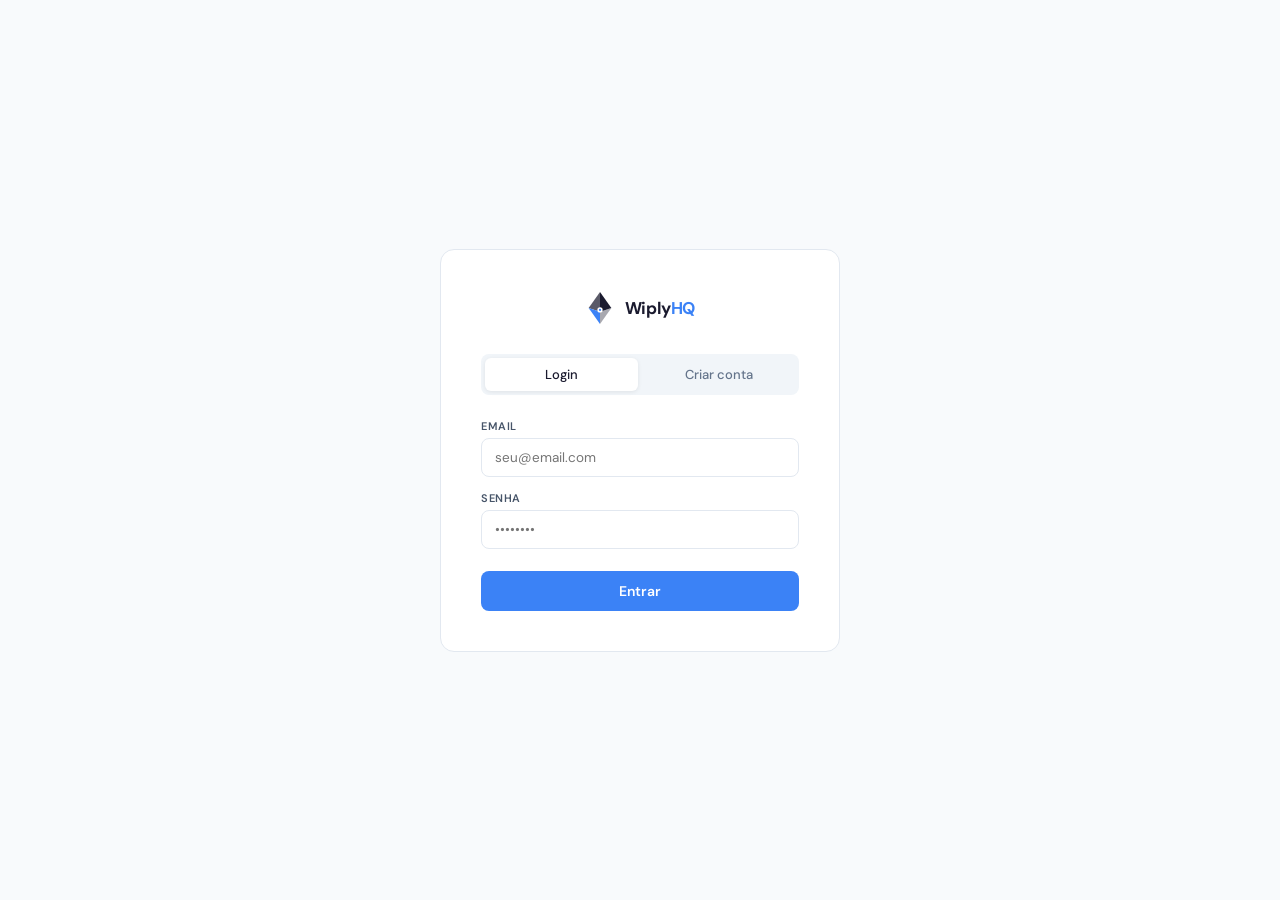
==== index.html @ f472d8da "primeiro commit frontend WiplyHQ" ====
<!DOCTYPE html>
<html lang="en">
<head>
  <meta charset="UTF-8">
  <meta name="viewport" content="width=device-width, initial-scale=1.0">
  <title>WiplyHQ</title>
  <link rel="stylesheet" href="style.css">
</head>
<body>

<!-- ═══════════ SIDEBAR ═══════════ -->
<aside class="sidebar">
  <div class="sidebar-logo">
    <svg width="30" height="36" viewBox="0 0 30 38" fill="none">
      <path d="M15 2 L27 19 L15 23 L15 2Z" fill="#1A1A2E"/>
      <path d="M27 19 L15 36 L15 23 Z" fill="#1A1A2E" opacity="0.38"/>
      <path d="M3 19 L15 2 L15 23 Z" fill="#1A1A2E" opacity="0.72"/>
      <path d="M15 36 L3 19 L15 23 Z" fill="#3B82F6"/>
      <circle cx="15" cy="21" r="2.8" fill="white"/>
      <circle cx="15" cy="21" r="1.2" fill="#3B82F6"/>
    </svg>
    <span class="logo-wordmark">Wiply<span>HQ</span></span>
  </div>

  <nav class="sidebar-nav">
    <button class="nav-item active" id="nav-dashboard" onclick="showPage('dashboard')">
      <svg viewBox="0 0 24 24" fill="none" stroke="currentColor" stroke-width="2" stroke-linecap="round" stroke-linejoin="round">
        <rect x="3" y="3" width="7" height="7" rx="1"/><rect x="14" y="3" width="7" height="7" rx="1"/>
        <rect x="3" y="14" width="7" height="7" rx="1"/><rect x="14" y="14" width="7" height="7" rx="1"/>
      </svg>
      Dashboard
    </button>
    <button class="nav-item" id="nav-clients" onclick="showPage('clients')">
      <svg viewBox="0 0 24 24" fill="none" stroke="currentColor" stroke-width="2" stroke-linecap="round" stroke-linejoin="round">
        <path d="M17 21v-2a4 4 0 0 0-4-4H5a4 4 0 0 0-4 4v2"/><circle cx="9" cy="7" r="4"/>
        <path d="M23 21v-2a4 4 0 0 0-3-3.87"/><path d="M16 3.13a4 4 0 0 1 0 7.75"/>
      </svg>
      Clients
    </button>
    <button class="nav-item" id="nav-schedule" onclick="showPage('schedule')">
      <svg viewBox="0 0 24 24" fill="none" stroke="currentColor" stroke-width="2" stroke-linecap="round" stroke-linejoin="round">
        <rect x="3" y="4" width="18" height="18" rx="2"/><line x1="16" y1="2" x2="16" y2="6"/>
        <line x1="8" y1="2" x2="8" y2="6"/><line x1="3" y1="10" x2="21" y2="10"/>
      </svg>
      Schedule
    </button>
    <button class="nav-item" id="nav-recurring" onclick="showPage('recurring')">
      <svg viewBox="0 0 24 24" fill="none" stroke="currentColor" stroke-width="2" stroke-linecap="round" stroke-linejoin="round">
        <polyline points="23 4 23 10 17 10"/><polyline points="1 20 1 14 7 14"/>
        <path d="M3.51 9a9 9 0 0 1 14.85-3.36L23 10M1 14l4.64 4.36A9 9 0 0 0 20.49 15"/>
      </svg>
      Recurring Cleanings
    </button>
    <button class="nav-item" id="nav-cleaners" onclick="showPage('cleaners')">
      <svg viewBox="0 0 24 24" fill="none" stroke="currentColor" stroke-width="2" stroke-linecap="round" stroke-linejoin="round">
        <path d="M20 21v-2a4 4 0 0 0-4-4H8a4 4 0 0 0-4 4v2"/><circle cx="12" cy="7" r="4"/>
      </svg>
      Cleaners
    </button>
    <button class="nav-item" id="nav-revenue" onclick="showPage('revenue')">
      <svg viewBox="0 0 24 24" fill="none" stroke="currentColor" stroke-width="2" stroke-linecap="round" stroke-linejoin="round">
        <line x1="12" y1="1" x2="12" y2="23"/><path d="M17 5H9.5a3.5 3.5 0 0 0 0 7h5a3.5 3.5 0 0 1 0 7H6"/>
      </svg>
      Revenue
    </button>
    <button class="nav-item" id="nav-notifications" onclick="showPage('notifications')">
      <svg viewBox="0 0 24 24" fill="none" stroke="currentColor" stroke-width="2" stroke-linecap="round" stroke-linejoin="round">
        <path d="M18 8A6 6 0 0 0 6 8c0 7-3 9-3 9h18s-3-2-3-9"/>
        <path d="M13.73 21a2 2 0 0 1-3.46 0"/>
      </svg>
      Notifications
      <span class="nav-badge" id="notif-badge">3</span>
    </button>
    <button class="nav-item" id="nav-settings" onclick="showPage('settings')">
      <svg viewBox="0 0 24 24" fill="none" stroke="currentColor" stroke-width="2" stroke-linecap="round" stroke-linejoin="round">
        <circle cx="12" cy="12" r="3"/>
        <path d="M19.4 15a1.65 1.65 0 0 0 .33 1.82l.06.06a2 2 0 0 1-2.83 2.83l-.06-.06a1.65 1.65 0 0 0-1.82-.33 1.65 1.65 0 0 0-1 1.51V21a2 2 0 0 1-4 0v-.09A1.65 1.65 0 0 0 9 19.4a1.65 1.65 0 0 0-1.82.33l-.06.06a2 2 0 0 1-2.83-2.83l.06-.06A1.65 1.65 0 0 0 4.68 15a1.65 1.65 0 0 0-1.51-1H3a2 2 0 0 1 0-4h.09A1.65 1.65 0 0 0 4.6 9a1.65 1.65 0 0 0-.33-1.82l-.06-.06a2 2 0 0 1 2.83-2.83l.06.06A1.65 1.65 0 0 0 9 4.68a1.65 1.65 0 0 0 1-1.51V3a2 2 0 0 1 4 0v.09a1.65 1.65 0 0 0 1 1.51 1.65 1.65 0 0 0 1.82-.33l.06-.06a2 2 0 0 1 2.83 2.83l-.06.06A1.65 1.65 0 0 0 19.4 9a1.65 1.65 0 0 0 1.51 1H21a2 2 0 0 1 0 4h-.09a1.65 1.65 0 0 0-1.51 1z"/>
      </svg>
      Settings
    </button>
  </nav>

  <div class="sidebar-footer">
    <div class="sidebar-collapse">
      <svg viewBox="0 0 24 24" fill="none" stroke="currentColor" stroke-width="2" stroke-linecap="round" stroke-linejoin="round">
        <polyline points="15 18 9 12 15 6"/>
      </svg>
      Collapse
    </div>
  </div>
</aside>

<!-- ═══════════ MAIN ═══════════ -->
<main class="main">

  <!-- TOPBAR -->
  <header class="topbar">
    <span class="topbar-title">WiplyHQ</span>
    <div class="topbar-right">
      <div class="topbar-notif" onclick="showPage('notifications')">
        <svg viewBox="0 0 24 24" fill="none" stroke="currentColor" stroke-width="2" stroke-linecap="round" stroke-linejoin="round">
          <path d="M18 8A6 6 0 0 0 6 8c0 7-3 9-3 9h18s-3-2-3-9"/>
          <path d="M13.73 21a2 2 0 0 1-3.46 0"/>
        </svg>
        <span class="notif-dot"></span>
      </div>
      <div class="topbar-avatar">JD</div>
    </div>
  </header>

  <!-- PAGE: DASHBOARD -->
  <div class="page active" id="page-dashboard">
    <div class="page-header">
      <div>
        <h1 class="page-title">Dashboard</h1>
        <p class="page-sub">The operating system for cleaning businesses.</p>
      </div>
    </div>
    <div class="stats-grid">
      <div class="stat-card">
        <div><div class="stat-label">Weekly Revenue</div><div class="stat-value">$2.830</div></div>
        <div class="stat-icon blue"><svg viewBox="0 0 24 24" fill="none" stroke="currentColor" stroke-width="2" stroke-linecap="round" stroke-linejoin="round"><line x1="12" y1="1" x2="12" y2="23"/><path d="M17 5H9.5a3.5 3.5 0 0 0 0 7h5a3.5 3.5 0 0 1 0 7H6"/></svg></div>
      </div>
      <div class="stat-card">
        <div><div class="stat-label">Jobs This Week</div><div class="stat-value">7</div></div>
        <div class="stat-icon blue"><svg viewBox="0 0 24 24" fill="none" stroke="currentColor" stroke-width="2" stroke-linecap="round" stroke-linejoin="round"><rect x="2" y="7" width="20" height="14" rx="2"/><path d="M16 7V5a2 2 0 0 0-2-2h-4a2 2 0 0 0-2 2v2"/></svg></div>
      </div>
      <div class="stat-card">
        <div><div class="stat-label">Active Clients</div><div class="stat-value">6</div></div>
        <div class="stat-icon blue"><svg viewBox="0 0 24 24" fill="none" stroke="currentColor" stroke-width="2" stroke-linecap="round" stroke-linejoin="round"><path d="M17 21v-2a4 4 0 0 0-4-4H5a4 4 0 0 0-4 4v2"/><circle cx="9" cy="7" r="4"/><path d="M23 21v-2a4 4 0 0 0-3-3.87"/><path d="M16 3.13a4 4 0 0 1 0 7.75"/></svg></div>
      </div>
      <div class="stat-card">
        <div><div class="stat-label">Completed Cleanings</div><div class="stat-value">1</div></div>
        <div class="stat-icon green"><svg viewBox="0 0 24 24" fill="none" stroke="currentColor" stroke-width="2" stroke-linecap="round" stroke-linejoin="round"><path d="M22 11.08V12a10 10 0 1 1-5.93-9.14"/><polyline points="22 4 12 14.01 9 11.01"/></svg></div>
      </div>
    </div>
    <div class="bottom-grid">
      <div class="chart-card">
        <div class="card-title">Revenue Overview</div>
        <div class="chart-inner">
          <div class="y-axis">
            <span class="y-label">$800</span><span class="y-label">$600</span>
            <span class="y-label">$400</span><span class="y-label">$200</span><span class="y-label">$0</span>
          </div>
          <div class="bars-area">
            <div class="grid-zone">
              <div class="grid-line" style="top:0%"></div><div class="grid-line" style="top:25%"></div>
              <div class="grid-line" style="top:50%"></div><div class="grid-line" style="top:75%"></div>
              <div class="bars-row">
                <div class="bar-item"><div class="bar-body" style="height:55%"></div><span class="bar-day">Mon</span></div>
                <div class="bar-item"><div class="bar-body" style="height:47%"></div><span class="bar-day">Tue</span></div>
                <div class="bar-item"><div class="bar-body" style="height:65%"></div><span class="bar-day">Wed</span></div>
                <div class="bar-item"><div class="bar-body" style="height:38%"></div><span class="bar-day">Thu</span></div>
                <div class="bar-item"><div class="bar-body" style="height:78%"></div><span class="bar-day">Fri</span></div>
                <div class="bar-item"><div class="bar-body" style="height:52%"></div><span class="bar-day">Sat</span></div>
                <div class="bar-item"><div class="bar-body" style="height:18%"></div><span class="bar-day">Sun</span></div>
              </div>
            </div>
          </div>
        </div>
      </div>
      <div class="jobs-card">
        <div class="card-title">Today's Jobs</div>
      </div>
    </div>
  </div>

  <!-- PAGE: CLIENTS -->
  <div class="page" id="page-clients">
    <div class="page-header">
      <h1 class="page-title">Clients</h1>
      <button class="btn-primary" onclick="openModal('modal-client')"><svg viewBox="0 0 24 24" fill="none" stroke="currentColor" stroke-width="2.5" stroke-linecap="round" stroke-linejoin="round"><line x1="12" y1="5" x2="12" y2="19"/><line x1="5" y1="12" x2="19" y2="12"/></svg>Add Client</button>
    </div>
    <div class="search-wrap">
      <svg class="search-icon" viewBox="0 0 24 24" fill="none" stroke="currentColor" stroke-width="2" stroke-linecap="round" stroke-linejoin="round"><circle cx="11" cy="11" r="8"/><line x1="21" y1="21" x2="16.65" y2="16.65"/></svg>
      <input class="search-input" type="text" placeholder="Search clients..." oninput="filterClients(this.value)"/>
    </div>
    <div class="clients-grid" id="clientsGrid"></div>
  </div>

  <!-- PAGE: SCHEDULE -->
  <div class="page" id="page-schedule">
    <div class="schedule-header">
      <div><h1 class="page-title">Schedule</h1></div>
      <div style="display:flex;gap:8px;align-items:center;">
        <div class="schedule-nav">
          <button class="nav-btn"><svg viewBox="0 0 24 24" fill="none" stroke="currentColor" stroke-width="2" stroke-linecap="round" stroke-linejoin="round"><polyline points="15 18 9 12 15 6"/></svg></button>
          <button class="today-btn">Today</button>
          <button class="nav-btn"><svg viewBox="0 0 24 24" fill="none" stroke="currentColor" stroke-width="2" stroke-linecap="round" stroke-linejoin="round"><polyline points="9 18 15 12 9 6"/></svg></button>
        </div>
        <button class="btn-primary" onclick="openModal('modal-job')">
          <svg viewBox="0 0 24 24" fill="none" stroke="currentColor" stroke-width="2.5" stroke-linecap="round" stroke-linejoin="round"><line x1="12" y1="5" x2="12" y2="19"/><line x1="5" y1="12" x2="19" y2="12"/></svg>
          Add Job
        </button>
      </div>
    </div>
    <div class="week-grid">
      <div class="day-col"><div class="day-header"><div class="day-name">Mon</div><div class="day-num">16</div></div><div class="day-body"></div></div>
      <div class="day-col"><div class="day-header"><div class="day-name">Tue</div><div class="day-num">17</div></div><div class="day-body"></div></div>
      <div class="day-col"><div class="day-header"><div class="day-name">Wed</div><div class="day-num">18</div></div><div class="day-body"></div></div>
      <div class="day-col"><div class="day-header"><div class="day-name">Thu</div><div class="day-num">19</div></div><div class="day-body"></div></div>
      <div class="day-col"><div class="day-header"><div class="day-name">Fri</div><div class="day-num today">20</div></div><div class="day-body"></div></div>
      <div class="day-col"><div class="day-header"><div class="day-name">Sat</div><div class="day-num">21</div></div><div class="day-body"></div></div>
      <div class="day-col"><div class="day-header"><div class="day-name">Sun</div><div class="day-num">22</div></div><div class="day-body"></div></div>
    </div>
  </div>

  <!-- PAGE: RECURRING -->
  <div class="page" id="page-recurring">
    <div class="page-header">
      <h1 class="page-title">Recurring Cleanings</h1>
      <button class="btn-primary" onclick="openModal('modal-recurring')"><svg viewBox="0 0 24 24" fill="none" stroke="currentColor" stroke-width="2.5" stroke-linecap="round" stroke-linejoin="round"><line x1="12" y1="5" x2="12" y2="19"/><line x1="5" y1="12" x2="19" y2="12"/></svg>Add Recurring Service</button>
    </div>
    <div class="recurring-list"></div>
  </div>

  <!-- PAGE: CLEANERS -->
  <div class="page" id="page-cleaners">
    <div class="page-header">
      <h1 class="page-title">Cleaners</h1>
      <button class="btn-primary" onclick="openModal('modal-cleaner')"><svg viewBox="0 0 24 24" fill="none" stroke="currentColor" stroke-width="2.5" stroke-linecap="round" stroke-linejoin="round"><line x1="12" y1="5" x2="12" y2="19"/><line x1="5" y1="12" x2="19" y2="12"/></svg>Add Cleaner</button>
    </div>
    <div class="cleaners-grid"></div>
  </div>

  <!-- PAGE: REVENUE -->
  <div class="page" id="page-revenue">
    <div class="page-header"><h1 class="page-title">Revenue</h1></div>
    <div class="stats-grid">
      <div class="stat-card"><div><div class="stat-label">Total Revenue</div><div class="stat-value" id="rev-total">$0</div></div><div class="stat-icon blue"><svg viewBox="0 0 24 24" fill="none" stroke="currentColor" stroke-width="2" stroke-linecap="round" stroke-linejoin="round"><line x1="12" y1="1" x2="12" y2="23"/><path d="M17 5H9.5a3.5 3.5 0 0 0 0 7h5a3.5 3.5 0 0 1 0 7H6"/></svg></div></div>
      <div class="stat-card"><div><div class="stat-label">Weekly Revenue</div><div class="stat-value" id="rev-weekly">$0</div></div><div class="stat-icon blue"><svg viewBox="0 0 24 24" fill="none" stroke="currentColor" stroke-width="2" stroke-linecap="round" stroke-linejoin="round"><polyline points="23 6 13.5 15.5 8.5 10.5 1 18"/><polyline points="17 6 23 6 23 12"/></svg></div></div>
      <div class="stat-card"><div><div class="stat-label">Completed Jobs</div><div class="stat-value" id="rev-completed">0</div></div><div class="stat-icon blue"><svg viewBox="0 0 24 24" fill="none" stroke="currentColor" stroke-width="2" stroke-linecap="round" stroke-linejoin="round"><path d="M22 11.08V12a10 10 0 1 1-5.93-9.14"/><polyline points="22 4 12 14.01 9 11.01"/></svg></div></div>
      <div class="stat-card"><div><div class="stat-label">Average Job Value</div><div class="stat-value" id="rev-avg">$0</div></div><div class="stat-icon blue"><svg viewBox="0 0 24 24" fill="none" stroke="currentColor" stroke-width="2" stroke-linecap="round" stroke-linejoin="round"><rect x="2" y="3" width="20" height="14" rx="2"/><line x1="8" y1="21" x2="16" y2="21"/><line x1="12" y1="17" x2="12" y2="21"/></svg></div></div>
    </div>
    <div class="revenue-bottom">
      <div class="chart-card">
        <div class="card-title">Weekly Revenue</div>
        <div class="chart-inner">
          <div class="y-axis"><span class="y-label">$800</span><span class="y-label">$600</span><span class="y-label">$400</span><span class="y-label">$200</span><span class="y-label">$0</span></div>
          <div class="bars-area"><div class="grid-zone"><div class="grid-line" style="top:0%"></div><div class="grid-line" style="top:25%"></div><div class="grid-line" style="top:50%"></div><div class="grid-line" style="top:75%"></div><div class="bars-row"><div class="bar-item"><div class="bar-body" style="height:55%"></div><span class="bar-day">Mon</span></div><div class="bar-item"><div class="bar-body" style="height:47%"></div><span class="bar-day">Tue</span></div><div class="bar-item"><div class="bar-body" style="height:65%"></div><span class="bar-day">Wed</span></div><div class="bar-item"><div class="bar-body" style="height:38%"></div><span class="bar-day">Thu</span></div><div class="bar-item"><div class="bar-body" style="height:78%"></div><span class="bar-day">Fri</span></div><div class="bar-item"><div class="bar-body" style="height:52%"></div><span class="bar-day">Sat</span></div><div class="bar-item"><div class="bar-body" style="height:18%"></div><span class="bar-day">Sun</span></div></div></div></div>
        </div>
      </div>
      <div class="chart-card">
        <div class="card-title">Revenue Chart</div>
        <div class="chart-inner">
          <div class="y-axis"><span class="y-label">$14k</span><span class="y-label">$10.5k</span><span class="y-label">$7k</span><span class="y-label">$3.5k</span><span class="y-label">$0k</span></div>
          <div class="bars-area"><div class="grid-zone"><div class="grid-line" style="top:0%"></div><div class="grid-line" style="top:25%"></div><div class="grid-line" style="top:50%"></div><div class="grid-line" style="top:75%"></div>
            <svg style="position:absolute;inset:0;width:100%;height:calc(100% - 26px);overflow:visible;" preserveAspectRatio="none" viewBox="0 0 100 100">
              <defs><linearGradient id="lineGrad" x1="0" y1="0" x2="0" y2="1"><stop offset="0%" stop-color="#3B82F6" stop-opacity="0.2"/><stop offset="100%" stop-color="#3B82F6" stop-opacity="0"/></linearGradient></defs>
              <path d="M0,55 C10,52 20,40 33,38 C46,36 60,44 70,42 C80,40 90,20 100,8" fill="none" stroke="#3B82F6" stroke-width="2" stroke-linecap="round"/>
              <path d="M0,55 C10,52 20,40 33,38 C46,36 60,44 70,42 C80,40 90,20 100,8 L100,100 L0,100 Z" fill="url(#lineGrad)"/>
            </svg>
            <div style="position:absolute;bottom:0;left:8px;right:8px;display:flex;justify-content:space-between;"><span class="bar-day">Jan</span><span class="bar-day">Feb</span><span class="bar-day">Mar</span><span class="bar-day">Apr</span><span class="bar-day">May</span><span class="bar-day">Jun</span></div>
          </div></div>
        </div>
      </div>
    </div>
  </div>

  <!-- PAGE: NOTIFICATIONS -->
  <div class="page" id="page-notifications">
    <div class="page-header">
      <h1 class="page-title">Notifications</h1>
      <button class="btn-outline" onclick="markAllRead()">Mark all as read</button>
    </div>
    <div class="card">
      <div class="notif-list">
        <div class="notif-item unread" id="notif-1"><div class="notif-icon green"><svg viewBox="0 0 24 24" fill="none" stroke="currentColor" stroke-width="2" stroke-linecap="round" stroke-linejoin="round"><path d="M22 11.08V12a10 10 0 1 1-5.93-9.14"/><polyline points="22 4 12 14.01 9 11.01"/></svg></div><div class="notif-content"><div class="notif-title">Cleaning Scheduled <span class="notif-dot-inline"></span></div><div class="notif-msg">Cleaning for Sarah Johnson confirmed for today at 9:00 AM</div><div class="notif-time">2 hours ago</div></div></div>
        <div class="notif-item unread" id="notif-2"><div class="notif-icon amber"><svg viewBox="0 0 24 24" fill="none" stroke="currentColor" stroke-width="2" stroke-linecap="round" stroke-linejoin="round"><circle cx="12" cy="12" r="10"/><polyline points="12 6 12 12 16 14"/></svg></div><div class="notif-content"><div class="notif-title">24h Reminder <span class="notif-dot-inline"></span></div><div class="notif-msg">Reminder: Lisa Thompson cleaning tomorrow at 9:00 AM</div><div class="notif-time">3 hours ago</div></div></div>
        <div class="notif-item unread" id="notif-3"><div class="notif-icon blue"><svg viewBox="0 0 24 24" fill="none" stroke="currentColor" stroke-width="2" stroke-linecap="round" stroke-linejoin="round"><circle cx="12" cy="12" r="10"/><polyline points="12 6 12 12 16 14"/></svg></div><div class="notif-content"><div class="notif-title">Cleaner Arriving <span class="notif-dot-inline"></span></div><div class="notif-msg">Ana Silva is arriving at 123 Oak Street</div><div class="notif-time">30 min ago</div></div></div>
        <div class="notif-item"><div class="notif-icon green"><svg viewBox="0 0 24 24" fill="none" stroke="currentColor" stroke-width="2" stroke-linecap="round" stroke-linejoin="round"><path d="M22 11.08V12a10 10 0 1 1-5.93-9.14"/><polyline points="22 4 12 14.01 9 11.01"/></svg></div><div class="notif-content"><div class="notif-title">Cleaning Completed</div><div class="notif-msg">James Wilson cleaning completed by Carlos Oliveira</div><div class="notif-time">1 hour ago</div></div></div>
        <div class="notif-item"><div class="notif-icon amber"><svg viewBox="0 0 24 24" fill="none" stroke="currentColor" stroke-width="2" stroke-linecap="round" stroke-linejoin="round"><circle cx="12" cy="12" r="10"/><polyline points="12 6 12 12 16 14"/></svg></div><div class="notif-content"><div class="notif-title">24h Reminder</div><div class="notif-msg">Reminder: Robert Martinez cleaning tomorrow at 1:00 PM</div><div class="notif-time">4 hours ago</div></div></div>
      </div>
    </div>
  </div>

  <!-- PAGE: SETTINGS -->
  <div class="page" id="page-settings">
    <div class="page-header"><h1 class="page-title">Settings</h1></div>
    <div class="settings-stack">
      <div class="settings-card">
        <div class="settings-card-header"><div class="settings-card-icon"><svg viewBox="0 0 24 24" fill="none" stroke="currentColor" stroke-width="2" stroke-linecap="round" stroke-linejoin="round"><path d="M14 2H6a2 2 0 0 0-2 2v16a2 2 0 0 0 2 2h12a2 2 0 0 0 2-2V8z"/><polyline points="14 2 14 8 20 8"/><line x1="16" y1="13" x2="8" y2="13"/><line x1="16" y1="17" x2="8" y2="17"/></svg></div><h2 class="settings-card-title">Company Information</h2></div>
        <div class="settings-field"><label class="settings-label">Company Name</label><input class="settings-input" type="text" value="WiplyHQ"/></div>
        <div class="settings-field"><label class="settings-label">Phone</label><input class="settings-input" type="tel" value="(555) 000-0000"/></div>
        <div class="settings-field"><label class="settings-label">Address</label><input class="settings-input" type="text" value="Austin, TX"/></div>
      </div>
      <div class="settings-card">
        <div class="settings-card-header"><div class="settings-card-icon"><svg viewBox="0 0 24 24" fill="none" stroke="currentColor" stroke-width="2" stroke-linecap="round" stroke-linejoin="round"><path d="M17 21v-2a4 4 0 0 0-4-4H5a4 4 0 0 0-4 4v2"/><circle cx="9" cy="7" r="4"/><path d="M23 21v-2a4 4 0 0 0-3-3.87"/><path d="M16 3.13a4 4 0 0 1 0 7.75"/></svg></div><h2 class="settings-card-title">Team Permissions</h2></div>
        <div class="settings-toggle-row"><div class="settings-toggle-info"><div class="settings-toggle-title">Allow cleaners to view client details</div><div class="settings-toggle-sub">Cleaners can see client phone and notes</div></div><label class="toggle on"><input type="checkbox" checked onchange="this.closest('.toggle').classList.toggle('on',this.checked)"/><span class="toggle-track"><span class="toggle-thumb"></span></span></label></div>
        <div class="settings-toggle-row"><div class="settings-toggle-info"><div class="settings-toggle-title">Allow cleaners to mark jobs complete</div><div class="settings-toggle-sub">Cleaners can update job status</div></div><label class="toggle on"><input type="checkbox" checked onchange="this.closest('.toggle').classList.toggle('on',this.checked)"/><span class="toggle-track"><span class="toggle-thumb"></span></span></label></div>
      </div>
      <div class="settings-card">
        <div class="settings-card-header"><div class="settings-card-icon"><svg viewBox="0 0 24 24" fill="none" stroke="currentColor" stroke-width="2" stroke-linecap="round" stroke-linejoin="round"><path d="M18 8A6 6 0 0 0 6 8c0 7-3 9-3 9h18s-3-2-3-9"/><path d="M13.73 21a2 2 0 0 1-3.46 0"/></svg></div><h2 class="settings-card-title">Notification Preferences</h2></div>
        <div class="settings-toggle-row"><div class="settings-toggle-info"><div class="settings-toggle-title">Cleaning Scheduled</div><div class="settings-toggle-sub">Send confirmation when cleaning is booked</div></div><label class="toggle on"><input type="checkbox" checked onchange="this.closest('.toggle').classList.toggle('on',this.checked)"/><span class="toggle-track"><span class="toggle-thumb"></span></span></label></div>
        <div class="settings-toggle-row"><div class="settings-toggle-info"><div class="settings-toggle-title">24h Reminder</div><div class="settings-toggle-sub">Send reminder 24h before cleaning</div></div><label class="toggle on"><input type="checkbox" checked onchange="this.closest('.toggle').classList.toggle('on',this.checked)"/><span class="toggle-track"><span class="toggle-thumb"></span></span></label></div>
        <div class="settings-toggle-row"><div class="settings-toggle-info"><div class="settings-toggle-title">Cleaner Arriving</div><div class="settings-toggle-sub">Notify client when cleaner is on the way</div></div><label class="toggle on"><input type="checkbox" checked onchange="this.closest('.toggle').classList.toggle('on',this.checked)"/><span class="toggle-track"><span class="toggle-thumb"></span></span></label></div>
      </div>
      <div class="settings-card">
        <div class="settings-card-header"><div class="settings-card-icon"><svg viewBox="0 0 24 24" fill="none" stroke="currentColor" stroke-width="2" stroke-linecap="round" stroke-linejoin="round"><circle cx="12" cy="12" r="10"/><line x1="2" y1="12" x2="22" y2="12"/><path d="M12 2a15.3 15.3 0 0 1 4 10 15.3 15.3 0 0 1-4 10 15.3 15.3 0 0 1-4-10 15.3 15.3 0 0 1 4-10z"/></svg></div><h2 class="settings-card-title">Language Settings</h2></div>
        <div class="settings-field"><label class="settings-label">Language</label><div class="settings-select-wrap"><select class="settings-select"><option value="en" selected>English</option><option value="pt">Português (BR)</option><option value="es">Español</option></select><svg class="settings-select-arrow" viewBox="0 0 24 24" fill="none" stroke="currentColor" stroke-width="2" stroke-linecap="round" stroke-linejoin="round"><polyline points="6 9 12 15 18 9"/></svg></div></div>
      </div>
      <div class="settings-actions"><button class="btn-primary">Save</button></div>
    </div>
  </div>

</main>

<!-- MODALS -->
<div class="modal-overlay" id="modal-client" onclick="closeModalOutside(event,'modal-client')">
  <div class="modal">
    <div class="modal-header"><span class="modal-title">Add Client</span><button class="modal-close" onclick="closeModal('modal-client')"><svg viewBox="0 0 24 24" fill="none" stroke="currentColor" stroke-width="2" stroke-linecap="round" stroke-linejoin="round"><line x1="18" y1="6" x2="6" y2="18"/><line x1="6" y1="6" x2="18" y2="18"/></svg></button></div>
    <div class="form-group"><label class="form-label">Full Name</label><input class="form-input" type="text" id="client-name" placeholder="e.g. Jane Smith"></div>
    <div class="form-group"><label class="form-label">Phone</label><input class="form-input" type="tel" id="client-phone" placeholder="(555) 000-0000"></div>
    <div class="form-group"><label class="form-label">Address</label><input class="form-input" type="text" id="client-address" placeholder="123 Main St, Austin, TX"></div>
    <div class="form-group"><label class="form-label">Notes</label><input class="form-input" type="text" id="client-notes" placeholder="Any special instructions..."></div>
    <div class="modal-actions"><button class="btn-cancel" onclick="closeModal('modal-client')">Cancel</button><button class="btn-save" onclick="saveClient()">Save Client</button></div>
  </div>
</div>

<div class="modal-overlay" id="modal-recurring" onclick="closeModalOutside(event,'modal-recurring')">
  <div class="modal">
    <div class="modal-header"><span class="modal-title">Add Recurring Service</span><button class="modal-close" onclick="closeModal('modal-recurring')"><svg viewBox="0 0 24 24" fill="none" stroke="currentColor" stroke-width="2" stroke-linecap="round" stroke-linejoin="round"><line x1="18" y1="6" x2="6" y2="18"/><line x1="6" y1="6" x2="18" y2="18"/></svg></button></div>
    <div class="form-group"><label class="form-label">Client</label><select class="form-select" id="recurring-client"></select></div>
    <div class="form-group"><label class="form-label">Frequency</label><select class="form-select" id="recurring-frequency"><option value="weekly">Weekly</option><option value="biweekly">Biweekly</option><option value="monthly">Monthly</option></select></div>
    <div class="form-group"><label class="form-label">Next Date</label><input class="form-input" type="date" id="recurring-date"></div>
    <div class="form-group"><label class="form-label">Price ($)</label><input class="form-input" type="number" id="recurring-price" placeholder="150"></div>
    <div class="modal-actions"><button class="btn-cancel" onclick="closeModal('modal-recurring')">Cancel</button><button class="btn-save" onclick="saveRecurring()">Save Service</button></div>
  </div>
</div>

<div class="modal-overlay" id="modal-cleaner" onclick="closeModalOutside(event,'modal-cleaner')">
  <div class="modal">
    <div class="modal-header"><span class="modal-title">Add Cleaner</span><button class="modal-close" onclick="closeModal('modal-cleaner')"><svg viewBox="0 0 24 24" fill="none" stroke="currentColor" stroke-width="2" stroke-linecap="round" stroke-linejoin="round"><line x1="18" y1="6" x2="6" y2="18"/><line x1="6" y1="6" x2="18" y2="18"/></svg></button></div>
    <div class="form-group"><label class="form-label">Full Name</label><input class="form-input" type="text" id="cleaner-name" placeholder="e.g. Ana Silva"></div>
    <div class="form-group"><label class="form-label">Phone</label><input class="form-input" type="tel" id="cleaner-phone" placeholder="(555) 000-0000"></div>
    <div class="form-group"><label class="form-label">Email</label><input class="form-input" type="email" id="cleaner-email" placeholder="ana@email.com"></div>
    <div class="modal-actions"><button class="btn-cancel" onclick="closeModal('modal-cleaner')">Cancel</button><button class="btn-save" onclick="saveCleaner()">Save Cleaner</button></div>
  </div>
</div>

<div class="modal-overlay" id="modal-job" onclick="closeModalOutside(event,'modal-job')">
  <div class="modal">
    <div class="modal-header"><span class="modal-title">Add Job</span><button class="modal-close" onclick="closeModal('modal-job')"><svg viewBox="0 0 24 24" fill="none" stroke="currentColor" stroke-width="2" stroke-linecap="round" stroke-linejoin="round"><line x1="18" y1="6" x2="6" y2="18"/><line x1="6" y1="6" x2="18" y2="18"/></svg></button></div>
    <div class="form-group"><label class="form-label">Client</label><select class="form-select" id="job-client"></select></div>
    <div class="form-group"><label class="form-label">Cleaner</label><select class="form-select" id="job-cleaner"></select></div>
    <div class="form-group"><label class="form-label">Date & Time</label><input class="form-input" type="datetime-local" id="job-date"></div>
    <div class="form-group"><label class="form-label">Price ($)</label><input class="form-input" type="number" id="job-price" placeholder="150"></div>
    <div class="modal-actions"><button class="btn-cancel" onclick="closeModal('modal-job')">Cancel</button><button class="btn-save" onclick="saveJob()">Save Job</button></div>
  </div>
</div>

<script>
  if (!localStorage.getItem('token')) window.location.href = 'login.html';
  var user = JSON.parse(localStorage.getItem('user') || '{}');
  var avatar = document.querySelector('.topbar-avatar');
  if (avatar && user.name) {
    var initials = user.name.split(' ').map(function(n) { return n[0]; }).join('').toUpperCase().slice(0, 2);
    avatar.textContent = initials;
  }
</script>
<script src="script.js"></script>
</body>
</html>
---- style.css ----
/* ═══════════════════════════════════════════════
   WIPLYHQ — style.css
   CSS Global Completo — todas as páginas
═══════════════════════════════════════════════ */

@import url('https://fonts.googleapis.com/css2?family=DM+Sans:wght@300;400;500;600;700&family=DM+Mono:wght@400;500&display=swap');

/* ── VARIÁVEIS ── */
:root {
  --navy:        #1A1A2E;
  --blue:        #3B82F6;
  --blue-light:  #EFF6FF;
  --green:       #10B981;
  --green-light: #D1FAE5;
  --amber:       #F59E0B;
  --amber-light: #FEF3C7;
  --red:         #EF4444;
  --red-light:   #FEE2E2;
  --gray-50:     #F8FAFC;
  --gray-100:    #F1F5F9;
  --gray-200:    #E2E8F0;
  --gray-400:    #94A3B8;
  --gray-500:    #64748B;
  --gray-600:    #475569;
  --gray-800:    #1E293B;
  --sidebar-w:   240px;
  --header-h:    56px;
}

/* ── RESET ── */
* { box-sizing: border-box; margin: 0; padding: 0; }
body { font-family: 'DM Sans', sans-serif; background: var(--gray-50); color: var(--gray-800); display: flex; min-height: 100vh; font-size: 14px; }

/* ══ SIDEBAR ══ */
.sidebar { width: var(--sidebar-w); background: white; border-right: 1px solid var(--gray-200); display: flex; flex-direction: column; position: fixed; top: 0; left: 0; bottom: 0; z-index: 100; }
.sidebar-logo { height: var(--header-h); display: flex; align-items: center; gap: 10px; padding: 0 20px; border-bottom: 1px solid var(--gray-200); flex-shrink: 0; }
.logo-wordmark { font-size: 17px; font-weight: 700; letter-spacing: -0.4px; color: var(--navy); }
.logo-wordmark span { color: var(--blue); }
.sidebar-nav { flex: 1; padding: 12px 10px; overflow-y: auto; }
.nav-item { display: flex; align-items: center; gap: 10px; padding: 9px 12px; border-radius: 8px; cursor: pointer; color: var(--gray-600); font-weight: 500; font-size: 13.5px; transition: all 0.15s; margin-bottom: 2px; text-decoration: none; border: none; background: none; width: 100%; text-align: left; font-family: 'DM Sans', sans-serif; }
.nav-item:hover { background: var(--gray-50); color: var(--gray-800); }
.nav-item.active { background: var(--blue-light); color: var(--blue); }
.nav-item svg { width: 17px; height: 17px; flex-shrink: 0; }
.nav-badge { margin-left: auto; background: var(--blue); color: white; font-size: 10px; font-weight: 700; padding: 1px 7px; border-radius: 100px; font-family: 'DM Mono', monospace; }
.sidebar-footer { padding: 12px 10px; border-top: 1px solid var(--gray-200); flex-shrink: 0; }
.sidebar-collapse { display: flex; align-items: center; gap: 8px; padding: 8px 12px; border-radius: 8px; cursor: pointer; color: var(--gray-400); font-size: 12px; font-weight: 500; }
.sidebar-collapse svg { width: 16px; height: 16px; }

/* ══ MAIN / TOPBAR ══ */
.main { margin-left: var(--sidebar-w); flex: 1; display: block; min-height: 100vh; }
.topbar { height: var(--header-h); background: white; border-bottom: 1px solid var(--gray-200); display: flex; align-items: center; justify-content: space-between; padding: 0 28px; position: sticky; top: 0; z-index: 50; flex-shrink: 0; }
.topbar-title { font-size: 15px; font-weight: 700; color: var(--navy); letter-spacing: -0.3px; }
.topbar-right { display: flex; align-items: center; gap: 12px; }
.topbar-notif { position: relative; width: 36px; height: 36px; border-radius: 8px; display: flex; align-items: center; justify-content: center; cursor: pointer; color: var(--gray-600); transition: background 0.15s; }
.topbar-notif:hover { background: var(--gray-100); }
.topbar-notif svg { width: 20px; height: 20px; }
.notif-dot { position: absolute; top: 7px; right: 7px; width: 7px; height: 7px; background: var(--blue); border-radius: 50%; border: 1.5px solid white; }
.topbar-avatar { width: 34px; height: 34px; border-radius: 8px; background: var(--navy); color: #E0E7FF; font-size: 12px; font-weight: 700; display: flex; align-items: center; justify-content: center; cursor: pointer; letter-spacing: 0.5px; }

/* ══ PAGES ══ */
.page { display: none; padding: 28px; flex: 1; animation: fadeUp 0.3s ease; }
.page.active { display: block; }
@keyframes fadeUp { from { opacity: 0; transform: translateY(8px); } to { opacity: 1; transform: translateY(0); } }

/* ══ SHARED ══ */
.page-header { display: flex; align-items: center; justify-content: space-between; margin-bottom: 24px; }
.page-title { font-size: 24px; font-weight: 700; color: var(--navy); letter-spacing: -0.5px; }
.page-sub { font-size: 13px; color: var(--gray-400); margin-top: 3px; }
.card { background: white; border: 1px solid var(--gray-200); border-radius: 12px; }
.card-title { font-size: 15px; font-weight: 700; color: var(--navy); margin-bottom: 18px; }

/* ══ BUTTONS ══ */
.btn-primary { display: flex; align-items: center; gap: 6px; background: var(--blue); color: white; border: none; border-radius: 8px; padding: 9px 18px; font-size: 13.5px; font-weight: 600; font-family: 'DM Sans', sans-serif; cursor: pointer; transition: background 0.15s; white-space: nowrap; }
.btn-primary:hover { background: #2563EB; }
.btn-primary svg { width: 16px; height: 16px; }
.btn-outline { padding: 8px 16px; border-radius: 8px; border: 1px solid var(--gray-200); background: white; color: var(--gray-600); font-size: 13px; font-weight: 500; font-family: 'DM Sans', sans-serif; cursor: pointer; transition: background 0.15s; }
.btn-outline:hover { background: var(--gray-50); }

/* ══ BADGES ══ */
.badge { font-size: 10.5px; font-weight: 600; padding: 3px 8px; border-radius: 100px; white-space: nowrap; }
.badge-scheduled  { background: var(--gray-100); color: var(--gray-600); }
.badge-inprogress { background: var(--amber-light); color: #92400E; }
.badge-completed  { background: var(--green-light); color: #065F46; }
.badge-weekly     { background: var(--blue-light); color: #1D4ED8; }
.badge-biweekly   { background: var(--amber-light); color: #92400E; }
.badge-monthly    { background: var(--green-light); color: #065F46; }
.badge-active     { background: var(--green-light); color: #065F46; }
.badge-inactive   { background: var(--gray-100); color: var(--gray-600); }

/* ══ DASHBOARD ══ */
.stats-grid { display: grid; grid-template-columns: repeat(4,1fr); gap: 14px; margin-bottom: 20px; }
.stat-card { background: white; border: 1px solid var(--gray-200); border-radius: 12px; padding: 18px 20px; display: flex; align-items: center; justify-content: space-between; transition: box-shadow 0.15s; }
.stat-card:hover { box-shadow: 0 2px 12px rgba(0,0,0,0.06); }
.stat-label { font-size: 12px; color: var(--gray-400); font-weight: 500; margin-bottom: 6px; }
.stat-value { font-size: 26px; font-weight: 700; color: var(--navy); letter-spacing: -0.5px; line-height: 1; }
.stat-icon { width: 40px; height: 40px; border-radius: 10px; display: flex; align-items: center; justify-content: center; flex-shrink: 0; }
.stat-icon svg { width: 20px; height: 20px; }
.stat-icon.blue  { background: var(--blue-light); color: var(--blue); }
.stat-icon.green { background: var(--green-light); color: var(--green); }
.bottom-grid { display: grid; grid-template-columns: 1fr 360px; gap: 14px; }
.chart-card { background: white; border: 1px solid var(--gray-200); border-radius: 12px; padding: 22px 24px; }
.chart-inner { display: flex; height: 210px; }
.y-axis { display: flex; flex-direction: column; justify-content: space-between; padding-bottom: 26px; width: 44px; flex-shrink: 0; text-align: right; padding-right: 8px; }
.y-label { font-size: 10px; color: var(--gray-400); font-family: 'DM Mono', monospace; }
.bars-area { flex: 1; display: flex; flex-direction: column; }
.grid-zone { flex: 1; position: relative; border-left: 1px solid var(--gray-100); }
.grid-line { position: absolute; left: 0; right: 0; border-top: 1px dashed var(--gray-100); }
.bars-row { position: absolute; bottom: 0; left: 8px; right: 8px; top: 0; display: flex; align-items: flex-end; gap: 8px; }
.bar-item { display: flex; flex-direction: column; align-items: center; flex: 1; }
.bar-body { width: 100%; background: var(--blue); border-radius: 5px 5px 0 0; }
.bar-body:hover { opacity: 0.75; cursor: pointer; }
.bar-day { font-size: 11px; color: var(--gray-400); font-weight: 500; margin-top: 6px; }
.jobs-card { background: white; border: 1px solid var(--gray-200); border-radius: 12px; padding: 22px 20px; }
.job-item { display: flex; align-items: center; gap: 12px; padding: 12px 0; border-bottom: 1px solid var(--gray-100); cursor: pointer; transition: all 0.12s; }
.job-item:last-child { border-bottom: none; }
.job-item:hover { background: var(--gray-50); margin: 0 -10px; padding: 12px 10px; border-radius: 8px; }
.job-clock { width: 32px; height: 32px; border-radius: 8px; background: var(--blue-light); color: var(--blue); display: flex; align-items: center; justify-content: center; flex-shrink: 0; }
.job-clock svg { width: 15px; height: 15px; }
.job-info { flex: 1; min-width: 0; }
.job-name { font-size: 13.5px; font-weight: 600; color: var(--navy); margin-bottom: 2px; }
.job-meta { font-size: 11.5px; color: var(--gray-400); }

/* ══ CLIENTS ══ */
.search-wrap { position: relative; margin-bottom: 22px; max-width: 400px; }
.search-icon { position: absolute; left: 12px; top: 50%; transform: translateY(-50%); color: var(--gray-400); width: 16px; height: 16px; pointer-events: none; }
.search-input { width: 100%; padding: 10px 14px 10px 38px; border: 1px solid var(--gray-200); border-radius: 8px; font-size: 13.5px; font-family: 'DM Sans', sans-serif; color: var(--gray-800); background: white; outline: none; transition: border-color 0.15s, box-shadow 0.15s; }
.search-input::placeholder { color: var(--gray-400); }
.search-input:focus { border-color: var(--blue); box-shadow: 0 0 0 3px rgba(59,130,246,0.1); }
.clients-grid { display: grid; grid-template-columns: repeat(3,1fr); gap: 14px; }
.client-card { background: white; border: 1px solid var(--gray-200); border-radius: 12px; padding: 20px; cursor: pointer; transition: box-shadow 0.15s, transform 0.1s; }
.client-card:hover { box-shadow: 0 4px 16px rgba(0,0,0,0.07); transform: translateY(-1px); }
.client-card.hidden { display: none; }
.client-name { font-size: 16px; font-weight: 700; color: var(--navy); letter-spacing: -0.3px; margin-bottom: 14px; }
.client-detail { display: flex; align-items: flex-start; gap: 8px; margin-bottom: 8px; font-size: 13px; color: var(--gray-600); line-height: 1.5; }
.client-detail:last-child { margin-bottom: 0; }
.client-detail svg { width: 15px; height: 15px; flex-shrink: 0; margin-top: 1px; color: var(--gray-400); }

/* ══ SCHEDULE ══ */
.schedule-header { display: flex; align-items: center; justify-content: space-between; margin-bottom: 20px; }
.schedule-nav { display: flex; align-items: center; gap: 8px; }
.nav-btn { width: 34px; height: 34px; border-radius: 8px; border: 1px solid var(--gray-200); background: white; display: flex; align-items: center; justify-content: center; cursor: pointer; color: var(--gray-600); transition: background 0.15s; }
.nav-btn:hover { background: var(--gray-50); }
.nav-btn svg { width: 16px; height: 16px; }
.today-btn { padding: 7px 16px; border-radius: 8px; border: 1px solid var(--gray-200); background: white; font-size: 13px; font-weight: 500; font-family: 'DM Sans', sans-serif; cursor: pointer; color: var(--gray-800); transition: background 0.15s; }
.today-btn:hover { background: var(--gray-50); }
.week-grid { display: grid; grid-template-columns: repeat(7,1fr); border: 1px solid var(--gray-200); border-radius: 12px; overflow: hidden; background: white; }
.day-col { border-right: 1px solid var(--gray-200); min-height: 500px; }
.day-col:last-child { border-right: none; }
.day-header { padding: 14px 12px 10px; border-bottom: 1px solid var(--gray-200); }
.day-name { font-size: 11px; font-weight: 600; color: var(--gray-400); text-transform: uppercase; letter-spacing: 0.06em; margin-bottom: 4px; }
.day-num { font-size: 18px; font-weight: 700; color: var(--navy); }
.day-num.today { color: var(--blue); }
.day-body { padding: 8px; display: flex; flex-direction: column; gap: 6px; }
.job-block { background: var(--gray-50); border: 1px solid var(--gray-200); border-radius: 8px; padding: 8px 10px; cursor: pointer; transition: box-shadow 0.12s; }
.job-block:hover { box-shadow: 0 2px 8px rgba(0,0,0,0.08); }
.job-block-time { display: flex; align-items: center; gap: 4px; font-size: 11px; color: var(--gray-500); margin-bottom: 3px; }
.job-block-time svg { width: 11px; height: 11px; }
.job-block-name { font-size: 12px; font-weight: 600; color: var(--navy); margin-bottom: 3px; }
.job-block-cleaner { display: flex; align-items: center; gap: 4px; font-size: 11px; color: var(--gray-400); margin-bottom: 5px; }
.job-block-cleaner svg { width: 11px; height: 11px; }

/* ══ RECURRING ══ */
.recurring-list { display: flex; flex-direction: column; gap: 10px; }
.recurring-card { background: white; border: 1px solid var(--gray-200); border-radius: 12px; padding: 18px 22px; display: flex; align-items: center; justify-content: space-between; cursor: pointer; transition: box-shadow 0.15s; }
.recurring-card:hover { box-shadow: 0 2px 12px rgba(0,0,0,0.06); }
.recurring-left { display: flex; flex-direction: column; gap: 6px; }
.recurring-name-row { display: flex; align-items: center; gap: 10px; }
.recurring-name { font-size: 16px; font-weight: 700; color: var(--navy); }
.recurring-meta { display: flex; align-items: center; gap: 18px; }
.recurring-meta-item { display: flex; align-items: center; gap: 6px; font-size: 13px; color: var(--gray-500); }
.recurring-meta-item svg { width: 14px; height: 14px; color: var(--gray-400); }
.recurring-right { text-align: right; flex-shrink: 0; }
.recurring-next-label { font-size: 11px; color: var(--gray-400); margin-bottom: 4px; }
.recurring-next-date { display: flex; align-items: center; gap: 6px; font-size: 14px; font-weight: 600; color: var(--navy); justify-content: flex-end; }
.recurring-next-date svg { width: 14px; height: 14px; color: var(--blue); }

/* ══ CLEANERS ══ */
.cleaners-grid { display: grid; grid-template-columns: repeat(4,1fr); gap: 14px; }
.cleaner-card { background: white; border: 1px solid var(--gray-200); border-radius: 12px; padding: 20px 18px; cursor: pointer; transition: box-shadow 0.15s, transform 0.1s; }
.cleaner-card:hover { box-shadow: 0 4px 16px rgba(0,0,0,0.07); transform: translateY(-1px); }
.cleaner-avatar { width: 44px; height: 44px; border-radius: 50%; background: var(--blue-light); color: var(--blue); display: flex; align-items: center; justify-content: center; margin-bottom: 10px; }
.cleaner-avatar svg { width: 22px; height: 22px; }
.cleaner-name { font-size: 15px; font-weight: 700; color: var(--navy); margin-bottom: 4px; }
.cleaner-phone { display: flex; align-items: center; gap: 5px; font-size: 12.5px; color: var(--gray-500); margin-bottom: 12px; }
.cleaner-phone svg { width: 13px; height: 13px; color: var(--gray-400); }
.cleaner-footer { display: flex; align-items: center; justify-content: space-between; }
.cleaner-jobs { font-size: 12px; color: var(--gray-500); }

/* ══ REVENUE ══ */
.revenue-bottom { display: grid; grid-template-columns: 1fr 1fr; gap: 14px; margin-top: 20px; }

/* ══ NOTIFICATIONS ══ */
.notif-list { display: flex; flex-direction: column; }
.notif-item { display: flex; align-items: flex-start; gap: 14px; padding: 16px 18px; border-bottom: 1px solid var(--gray-100); cursor: pointer; transition: background 0.12s; }
.notif-item:last-child { border-bottom: none; }
.notif-item:hover { background: var(--gray-50); }
.notif-item.unread { border-left: 3px solid var(--blue); }
.notif-icon { width: 36px; height: 36px; border-radius: 50%; flex-shrink: 0; display: flex; align-items: center; justify-content: center; }
.notif-icon svg { width: 16px; height: 16px; }
.notif-icon.green { background: var(--green-light); color: var(--green); }
.notif-icon.amber { background: var(--amber-light); color: var(--amber); }
.notif-icon.blue  { background: var(--blue-light); color: var(--blue); }
.notif-content { flex: 1; }
.notif-title { display: flex; align-items: center; gap: 6px; font-size: 14px; font-weight: 600; color: var(--navy); margin-bottom: 3px; }
.notif-dot-inline { width: 7px; height: 7px; background: var(--blue); border-radius: 50%; flex-shrink: 0; }
.notif-msg { font-size: 13px; color: var(--gray-600); margin-bottom: 4px; line-height: 1.5; }
.notif-time { font-size: 11.5px; color: var(--gray-400); }

/* ══ SETTINGS ══ */
.settings-stack { display: flex; flex-direction: column; gap: 16px; max-width: 660px; }
.settings-card { background: white; border: 1px solid var(--gray-200); border-radius: 12px; padding: 24px 26px; }
.settings-card-header { display: flex; align-items: center; gap: 10px; margin-bottom: 20px; padding-bottom: 16px; border-bottom: 1px solid var(--gray-100); }
.settings-card-icon { width: 32px; height: 32px; border-radius: 8px; background: var(--blue-light); color: var(--blue); display: flex; align-items: center; justify-content: center; flex-shrink: 0; }
.settings-card-icon svg { width: 16px; height: 16px; }
.settings-card-title { font-size: 16px; font-weight: 700; color: var(--navy); letter-spacing: -0.2px; }
.settings-field { margin-bottom: 16px; }
.settings-field:last-child { margin-bottom: 0; }
.settings-label { display: block; font-size: 13px; font-weight: 500; color: var(--gray-600); margin-bottom: 6px; }
.settings-input { width: 100%; padding: 11px 14px; border: 1px solid var(--gray-200); border-radius: 8px; font-size: 14px; font-family: 'DM Sans', sans-serif; color: var(--gray-800); background: white; outline: none; transition: border-color 0.15s, box-shadow 0.15s; }
.settings-input:focus { border-color: var(--blue); box-shadow: 0 0 0 3px rgba(59,130,246,0.1); }
.settings-select-wrap { position: relative; display: inline-block; width: 200px; }
.settings-select { width: 100%; padding: 10px 36px 10px 14px; border: 1px solid var(--gray-200); border-radius: 8px; font-size: 14px; font-family: 'DM Sans', sans-serif; color: var(--gray-800); background: white; outline: none; appearance: none; cursor: pointer; }
.settings-select:focus { border-color: var(--blue); }
.settings-select-arrow { position: absolute; right: 10px; top: 50%; transform: translateY(-50%); width: 16px; height: 16px; color: var(--gray-400); pointer-events: none; }
.settings-toggle-row { display: flex; align-items: center; justify-content: space-between; padding: 14px 0; border-bottom: 1px solid var(--gray-100); }
.settings-toggle-row:last-child { border-bottom: none; padding-bottom: 0; }
.settings-toggle-row:first-of-type { padding-top: 0; }
.settings-toggle-info { flex: 1; padding-right: 24px; }
.settings-toggle-title { font-size: 14px; font-weight: 500; color: var(--navy); margin-bottom: 3px; }
.settings-toggle-sub { font-size: 12px; color: var(--gray-400); }
.toggle { position: relative; display: inline-block; cursor: pointer; }
.toggle input { position: absolute; opacity: 0; width: 0; height: 0; }
.toggle-track { display: block; width: 46px; height: 26px; background: var(--gray-200); border-radius: 100px; position: relative; transition: background 0.2s; }
.toggle-thumb { position: absolute; top: 3px; left: 3px; width: 20px; height: 20px; background: white; border-radius: 50%; transition: transform 0.2s; box-shadow: 0 1px 4px rgba(0,0,0,0.15); }
.toggle input:checked + .toggle-track { background: var(--blue); }
.toggle input:checked + .toggle-track .toggle-thumb { transform: translateX(20px); }
.toggle.on .toggle-track { background: var(--blue); }
.toggle.on .toggle-track .toggle-thumb { transform: translateX(20px); }
.settings-actions { padding-top: 4px; }
.settings-actions .btn-primary { padding: 10px 28px; font-size: 14px; }

/* ══ MODAL ══ */
.modal-overlay { display: none; position: fixed; inset: 0; background: rgba(0,0,0,0.35); z-index: 200; align-items: center; justify-content: center; }
.modal-overlay.open { display: flex; }
.modal { background: white; border-radius: 14px; padding: 28px; width: 100%; max-width: 440px; box-shadow: 0 20px 60px rgba(0,0,0,0.18); animation: fadeUp 0.2s ease; }
.modal-header { display: flex; align-items: center; justify-content: space-between; margin-bottom: 22px; }
.modal-title { font-size: 18px; font-weight: 700; color: var(--navy); }
.modal-close { width: 32px; height: 32px; border-radius: 7px; border: none; background: var(--gray-100); color: var(--gray-600); cursor: pointer; display: flex; align-items: center; justify-content: center; transition: background 0.15s; }
.modal-close:hover { background: var(--gray-200); }
.modal-close svg { width: 16px; height: 16px; }
.form-group { margin-bottom: 14px; }
.form-label { font-size: 11px; font-weight: 600; color: var(--gray-600); margin-bottom: 5px; display: block; text-transform: uppercase; letter-spacing: 0.05em; }
.form-input { width: 100%; padding: 10px 13px; border: 1px solid var(--gray-200); border-radius: 8px; font-size: 13.5px; font-family: 'DM Sans', sans-serif; color: var(--gray-800); outline: none; transition: border-color 0.15s, box-shadow 0.15s; }
.form-input:focus { border-color: var(--blue); box-shadow: 0 0 0 3px rgba(59,130,246,0.1); }
.form-select { width: 100%; padding: 10px 13px; border: 1px solid var(--gray-200); border-radius: 8px; font-size: 13.5px; font-family: 'DM Sans', sans-serif; color: var(--gray-800); background: white; outline: none; cursor: pointer; }
.modal-actions { display: flex; gap: 8px; margin-top: 20px; justify-content: flex-end; }
.btn-cancel { padding: 9px 18px; border-radius: 8px; border: 1px solid var(--gray-200); background: white; color: var(--gray-600); font-size: 13px; font-weight: 500; font-family: 'DM Sans', sans-serif; cursor: pointer; transition: background 0.15s; }
.btn-cancel:hover { background: var(--gray-50); }
.btn-save { padding: 9px 20px; border-radius: 8px; border: none; background: var(--blue); color: white; font-size: 13px; font-weight: 600; font-family: 'DM Sans', sans-serif; cursor: pointer; transition: background 0.15s; }
.btn-save:hover { background: #2563EB; }
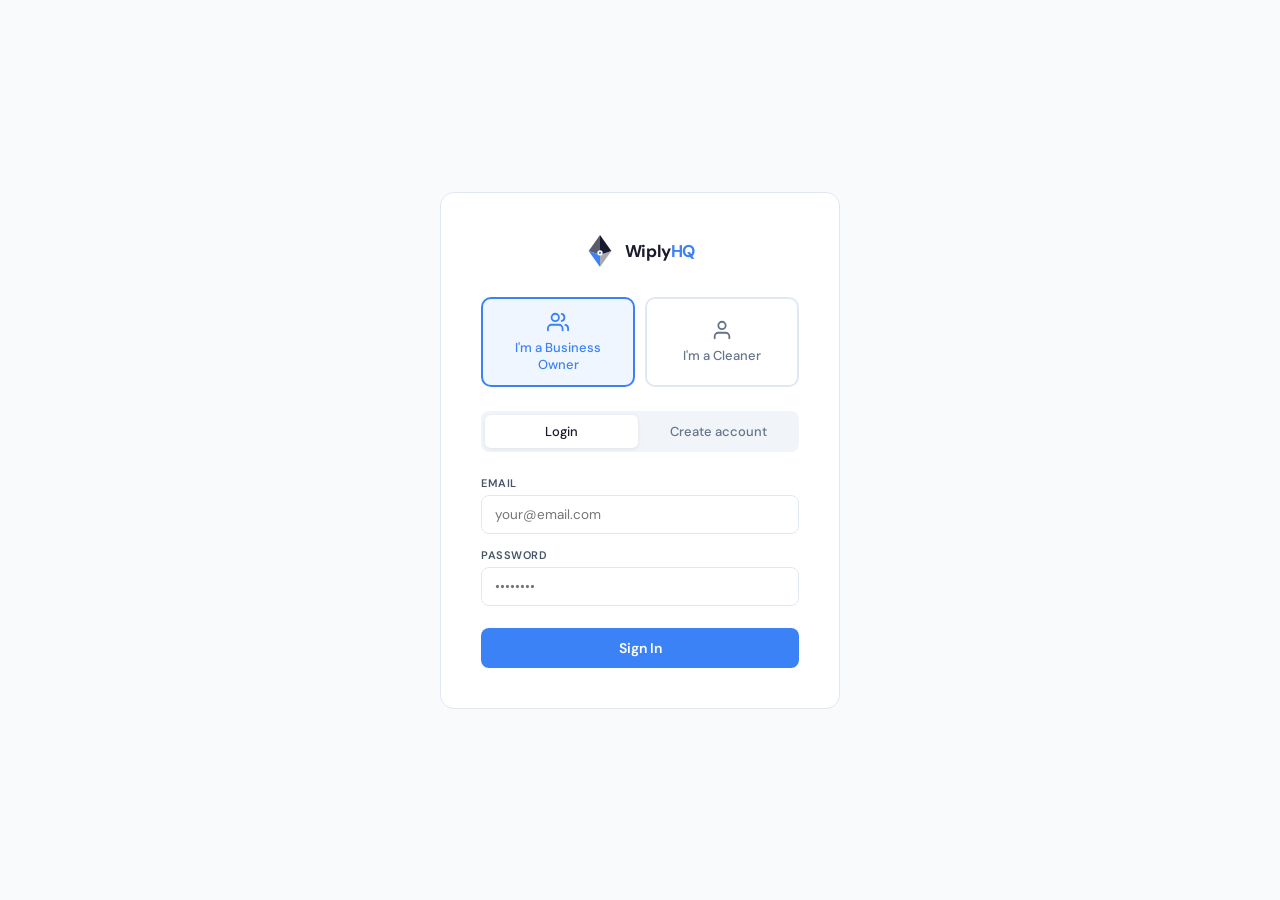
==== commit ebd281e0: "Atualizar o index.html" ====
--- a/index.html
+++ b/index.html
@@ -256,6 +256,13 @@
       </div>
     </div>
   </div>
+<!-- PAGE: CRM -->
+<div class="page" id="page-crm">
+  <div class="page-header">
+    <h1 class="page-title">CRM</h1>
+  </div>
+  <iframe src="CRM/crm.html" style="width:100%;height:calc(100vh - 120px);border:none;border-radius:12px;"></iframe>
+</div>
 
   <!-- PAGE: NOTIFICATIONS -->
   <div class="page" id="page-notifications">
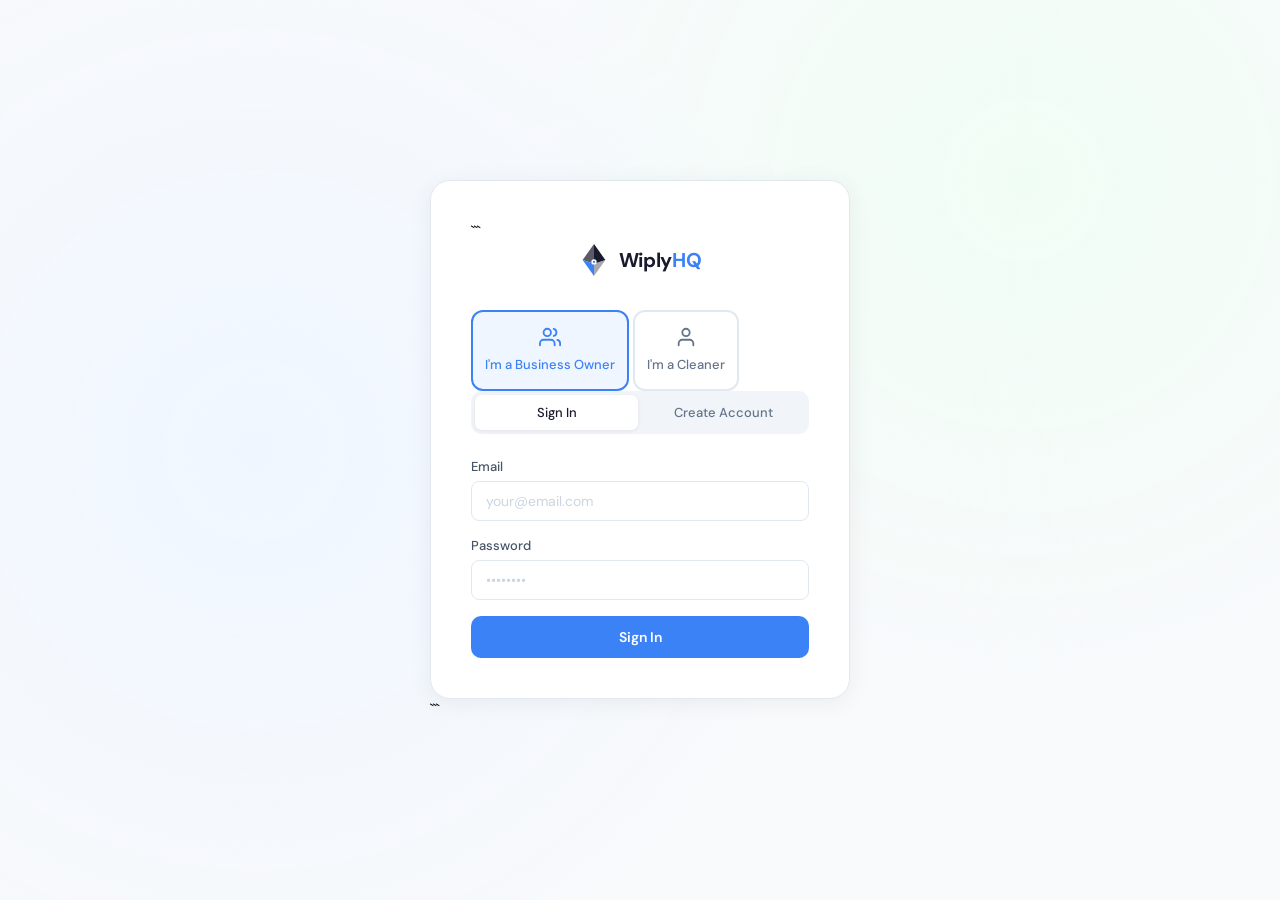
==== commit c6b5e55d: "corrigindo o html" ====
--- a/index.html
+++ b/index.html
@@ -1,4 +1,5 @@
 <!DOCTYPE html>
+
 <html lang="en">
 <head>
   <meta charset="UTF-8">
@@ -8,7 +9,8 @@
 </head>
 <body>
 
-<!-- ═══════════ SIDEBAR ═══════════ -->
+<!-- SIDEBAR -->
+
 <aside class="sidebar">
   <div class="sidebar-logo">
     <svg width="30" height="36" viewBox="0 0 30 38" fill="none">
@@ -30,54 +32,72 @@
       </svg>
       Dashboard
     </button>
-    <button class="nav-item" id="nav-clients" onclick="showPage('clients')">
-      <svg viewBox="0 0 24 24" fill="none" stroke="currentColor" stroke-width="2" stroke-linecap="round" stroke-linejoin="round">
-        <path d="M17 21v-2a4 4 0 0 0-4-4H5a4 4 0 0 0-4 4v2"/><circle cx="9" cy="7" r="4"/>
-        <path d="M23 21v-2a4 4 0 0 0-3-3.87"/><path d="M16 3.13a4 4 0 0 1 0 7.75"/>
-      </svg>
-      Clients
-    </button>
-    <button class="nav-item" id="nav-schedule" onclick="showPage('schedule')">
-      <svg viewBox="0 0 24 24" fill="none" stroke="currentColor" stroke-width="2" stroke-linecap="round" stroke-linejoin="round">
-        <rect x="3" y="4" width="18" height="18" rx="2"/><line x1="16" y1="2" x2="16" y2="6"/>
-        <line x1="8" y1="2" x2="8" y2="6"/><line x1="3" y1="10" x2="21" y2="10"/>
-      </svg>
-      Schedule
-    </button>
-    <button class="nav-item" id="nav-recurring" onclick="showPage('recurring')">
-      <svg viewBox="0 0 24 24" fill="none" stroke="currentColor" stroke-width="2" stroke-linecap="round" stroke-linejoin="round">
-        <polyline points="23 4 23 10 17 10"/><polyline points="1 20 1 14 7 14"/>
-        <path d="M3.51 9a9 9 0 0 1 14.85-3.36L23 10M1 14l4.64 4.36A9 9 0 0 0 20.49 15"/>
-      </svg>
-      Recurring Cleanings
-    </button>
-    <button class="nav-item" id="nav-cleaners" onclick="showPage('cleaners')">
-      <svg viewBox="0 0 24 24" fill="none" stroke="currentColor" stroke-width="2" stroke-linecap="round" stroke-linejoin="round">
-        <path d="M20 21v-2a4 4 0 0 0-4-4H8a4 4 0 0 0-4 4v2"/><circle cx="12" cy="7" r="4"/>
-      </svg>
-      Cleaners
-    </button>
-    <button class="nav-item" id="nav-revenue" onclick="showPage('revenue')">
-      <svg viewBox="0 0 24 24" fill="none" stroke="currentColor" stroke-width="2" stroke-linecap="round" stroke-linejoin="round">
-        <line x1="12" y1="1" x2="12" y2="23"/><path d="M17 5H9.5a3.5 3.5 0 0 0 0 7h5a3.5 3.5 0 0 1 0 7H6"/>
-      </svg>
-      Revenue
-    </button>
-    <button class="nav-item" id="nav-notifications" onclick="showPage('notifications')">
-      <svg viewBox="0 0 24 24" fill="none" stroke="currentColor" stroke-width="2" stroke-linecap="round" stroke-linejoin="round">
-        <path d="M18 8A6 6 0 0 0 6 8c0 7-3 9-3 9h18s-3-2-3-9"/>
-        <path d="M13.73 21a2 2 0 0 1-3.46 0"/>
-      </svg>
-      Notifications
-      <span class="nav-badge" id="notif-badge">3</span>
-    </button>
-    <button class="nav-item" id="nav-settings" onclick="showPage('settings')">
-      <svg viewBox="0 0 24 24" fill="none" stroke="currentColor" stroke-width="2" stroke-linecap="round" stroke-linejoin="round">
-        <circle cx="12" cy="12" r="3"/>
-        <path d="M19.4 15a1.65 1.65 0 0 0 .33 1.82l.06.06a2 2 0 0 1-2.83 2.83l-.06-.06a1.65 1.65 0 0 0-1.82-.33 1.65 1.65 0 0 0-1 1.51V21a2 2 0 0 1-4 0v-.09A1.65 1.65 0 0 0 9 19.4a1.65 1.65 0 0 0-1.82.33l-.06.06a2 2 0 0 1-2.83-2.83l.06-.06A1.65 1.65 0 0 0 4.68 15a1.65 1.65 0 0 0-1.51-1H3a2 2 0 0 1 0-4h.09A1.65 1.65 0 0 0 4.6 9a1.65 1.65 0 0 0-.33-1.82l-.06-.06a2 2 0 0 1 2.83-2.83l.06.06A1.65 1.65 0 0 0 9 4.68a1.65 1.65 0 0 0 1-1.51V3a2 2 0 0 1 4 0v.09a1.65 1.65 0 0 0 1 1.51 1.65 1.65 0 0 0 1.82-.33l.06-.06a2 2 0 0 1 2.83 2.83l-.06.06A1.65 1.65 0 0 0 19.4 9a1.65 1.65 0 0 0 1.51 1H21a2 2 0 0 1 0 4h-.09a1.65 1.65 0 0 0-1.51 1z"/>
-      </svg>
-      Settings
-    </button>
+
+```
+<button class="nav-item" id="nav-clients" onclick="showPage('clients')">
+  <svg viewBox="0 0 24 24" fill="none" stroke="currentColor" stroke-width="2" stroke-linecap="round" stroke-linejoin="round">
+    <path d="M17 21v-2a4 4 0 0 0-4-4H5a4 4 0 0 0-4 4v2"/><circle cx="9" cy="7" r="4"/>
+    <path d="M23 21v-2a4 4 0 0 0-3-3.87"/><path d="M16 3.13a4 4 0 0 1 0 7.75"/>
+  </svg>
+  Clients
+</button>
+
+<button class="nav-item" id="nav-schedule" onclick="showPage('schedule')">
+  <svg viewBox="0 0 24 24" fill="none" stroke="currentColor" stroke-width="2" stroke-linecap="round" stroke-linejoin="round">
+    <rect x="3" y="4" width="18" height="18" rx="2"/><line x1="16" y1="2" x2="16" y2="6"/>
+    <line x1="8" y1="2" x2="8" y2="6"/><line x1="3" y1="10" x2="21" y2="10"/>
+  </svg>
+  Schedule
+</button>
+
+<button class="nav-item" id="nav-recurring" onclick="showPage('recurring')">
+  <svg viewBox="0 0 24 24" fill="none" stroke="currentColor" stroke-width="2" stroke-linecap="round" stroke-linejoin="round">
+    <polyline points="23 4 23 10 17 10"/><polyline points="1 20 1 14 7 14"/>
+    <path d="M3.51 9a9 9 0 0 1 14.85-3.36L23 10M1 14l4.64 4.36A9 9 0 0 0 20.49 15"/>
+  </svg>
+  Recurring Cleanings
+</button>
+
+<button class="nav-item" id="nav-cleaners" onclick="showPage('cleaners')">
+  <svg viewBox="0 0 24 24" fill="none" stroke="currentColor" stroke-width="2" stroke-linecap="round" stroke-linejoin="round">
+    <path d="M20 21v-2a4 4 0 0 0-4-4H8a4 4 0 0 0-4 4v2"/><circle cx="12" cy="7" r="4"/>
+  </svg>
+  Cleaners
+</button>
+
+<button class="nav-item" id="nav-revenue" onclick="showPage('revenue')">
+  <svg viewBox="0 0 24 24" fill="none" stroke="currentColor" stroke-width="2" stroke-linecap="round" stroke-linejoin="round">
+    <line x1="12" y1="1" x2="12" y2="23"/><path d="M17 5H9.5a3.5 3.5 0 0 0 0 7h5a3.5 3.5 0 0 1 0 7H6"/>
+  </svg>
+  Revenue
+</button>
+
+<button class="nav-item" id="nav-notifications" onclick="showPage('notifications')">
+  <svg viewBox="0 0 24 24" fill="none" stroke="currentColor" stroke-width="2" stroke-linecap="round" stroke-linejoin="round">
+    <path d="M18 8A6 6 0 0 0 6 8c0 7-3 9-3 9h18s-3-2-3-9"/>
+    <path d="M13.73 21a2 2 0 0 1-3.46 0"/>
+  </svg>
+  Notifications
+  <span class="nav-badge" id="notif-badge">3</span>
+</button>
+
+<button class="nav-item" id="nav-crm" onclick="showPage('crm')">
+  <svg viewBox="0 0 24 24" fill="none" stroke="currentColor" stroke-width="2" stroke-linecap="round" stroke-linejoin="round">
+    <path d="M17 21v-2a4 4 0 0 0-4-4H5a4 4 0 0 0-4 4v2"/><circle cx="9" cy="7" r="4"/>
+    <path d="M23 21v-2a4 4 0 0 0-3-3.87"/><path d="M16 3.13a4 4 0 0 1 0 7.75"/>
+  </svg>
+  CRM
+</button>
+
+<button class="nav-item" id="nav-settings" onclick="showPage('settings')">
+  <svg viewBox="0 0 24 24" fill="none" stroke="currentColor" stroke-width="2" stroke-linecap="round" stroke-linejoin="round">
+    <circle cx="12" cy="12" r="3"/>
+    <path d="M19.4 15a1.65 1.65 0 0 0 .33 1.82l.06.06a2 2 0 0 1-2.83 2.83l-.06-.06a1.65 1.65 0 0 0-1.82-.33 1.65 1.65 0 0 0-1 1.51V21a2 2 0 0 1-4 0v-.09A1.65 1.65 0 0 0 9 19.4a1.65 1.65 0 0 0-1.82.33l-.06.06a2 2 0 0 1-2.83-2.83l.06-.06A1.65 1.65 0 0 0 4.68 15a1.65 1.65 0 0 0-1.51-1H3a2 2 0 0 1 0-4h.09A1.65 1.65 0 0 0 4.6 9a1.65 1.65 0 0 0-.33-1.82l-.06-.06a2 2 0 0 1 2.83-2.83l.06.06A1.65 1.65 0 0 0 9 4.68a1.65 1.65 0 0 0 1-1.51V3a2 2 0 0 1 4 0v.09a1.65 1.65 0 0 0 1 1.51 1.65 1.65 0 0 0 1.82-.33l.06-.06a2 2 0 0 1 2.83 2.83l-.06.06A1.65 1.65 0 0 0 19.4 9a1.65 1.65 0 0 0 1.51 1H21a2 2 0 0 1 0 4h-.09a1.65 1.65 0 0 0-1.51 1z"/>
+  </svg>
+  Settings
+</button>
+```
+
   </nav>
 
   <div class="sidebar-footer">
@@ -90,10 +110,12 @@
   </div>
 </aside>
 
-<!-- ═══════════ MAIN ═══════════ -->
+<!-- MAIN -->
+
 <main class="main">
 
   <!-- TOPBAR -->
+
   <header class="topbar">
     <span class="topbar-title">WiplyHQ</span>
     <div class="topbar-right">
@@ -104,11 +126,12 @@
         </svg>
         <span class="notif-dot"></span>
       </div>
-      <div class="topbar-avatar">JD</div>
+      <div class="topbar-avatar">--</div>
     </div>
   </header>
 
   <!-- PAGE: DASHBOARD -->
+
   <div class="page active" id="page-dashboard">
     <div class="page-header">
       <div>
@@ -118,19 +141,19 @@
     </div>
     <div class="stats-grid">
       <div class="stat-card">
-        <div><div class="stat-label">Weekly Revenue</div><div class="stat-value">$2.830</div></div>
+        <div><div class="stat-label">Weekly Revenue</div><div class="stat-value" id="dash-weekly">$0</div></div>
         <div class="stat-icon blue"><svg viewBox="0 0 24 24" fill="none" stroke="currentColor" stroke-width="2" stroke-linecap="round" stroke-linejoin="round"><line x1="12" y1="1" x2="12" y2="23"/><path d="M17 5H9.5a3.5 3.5 0 0 0 0 7h5a3.5 3.5 0 0 1 0 7H6"/></svg></div>
       </div>
       <div class="stat-card">
-        <div><div class="stat-label">Jobs This Week</div><div class="stat-value">7</div></div>
+        <div><div class="stat-label">Jobs This Week</div><div class="stat-value" id="dash-jobs">0</div></div>
         <div class="stat-icon blue"><svg viewBox="0 0 24 24" fill="none" stroke="currentColor" stroke-width="2" stroke-linecap="round" stroke-linejoin="round"><rect x="2" y="7" width="20" height="14" rx="2"/><path d="M16 7V5a2 2 0 0 0-2-2h-4a2 2 0 0 0-2 2v2"/></svg></div>
       </div>
       <div class="stat-card">
-        <div><div class="stat-label">Active Clients</div><div class="stat-value">6</div></div>
+        <div><div class="stat-label">Active Clients</div><div class="stat-value" id="dash-clients">0</div></div>
         <div class="stat-icon blue"><svg viewBox="0 0 24 24" fill="none" stroke="currentColor" stroke-width="2" stroke-linecap="round" stroke-linejoin="round"><path d="M17 21v-2a4 4 0 0 0-4-4H5a4 4 0 0 0-4 4v2"/><circle cx="9" cy="7" r="4"/><path d="M23 21v-2a4 4 0 0 0-3-3.87"/><path d="M16 3.13a4 4 0 0 1 0 7.75"/></svg></div>
       </div>
       <div class="stat-card">
-        <div><div class="stat-label">Completed Cleanings</div><div class="stat-value">1</div></div>
+        <div><div class="stat-label">Completed Cleanings</div><div class="stat-value" id="dash-completed">0</div></div>
         <div class="stat-icon green"><svg viewBox="0 0 24 24" fill="none" stroke="currentColor" stroke-width="2" stroke-linecap="round" stroke-linejoin="round"><path d="M22 11.08V12a10 10 0 1 1-5.93-9.14"/><polyline points="22 4 12 14.01 9 11.01"/></svg></div>
       </div>
     </div>
@@ -147,13 +170,13 @@
               <div class="grid-line" style="top:0%"></div><div class="grid-line" style="top:25%"></div>
               <div class="grid-line" style="top:50%"></div><div class="grid-line" style="top:75%"></div>
               <div class="bars-row">
-                <div class="bar-item"><div class="bar-body" style="height:55%"></div><span class="bar-day">Mon</span></div>
-                <div class="bar-item"><div class="bar-body" style="height:47%"></div><span class="bar-day">Tue</span></div>
-                <div class="bar-item"><div class="bar-body" style="height:65%"></div><span class="bar-day">Wed</span></div>
-                <div class="bar-item"><div class="bar-body" style="height:38%"></div><span class="bar-day">Thu</span></div>
-                <div class="bar-item"><div class="bar-body" style="height:78%"></div><span class="bar-day">Fri</span></div>
-                <div class="bar-item"><div class="bar-body" style="height:52%"></div><span class="bar-day">Sat</span></div>
-                <div class="bar-item"><div class="bar-body" style="height:18%"></div><span class="bar-day">Sun</span></div>
+                <div class="bar-item"><div class="bar-body" style="height:0%"></div><span class="bar-day">Mon</span></div>
+                <div class="bar-item"><div class="bar-body" style="height:0%"></div><span class="bar-day">Tue</span></div>
+                <div class="bar-item"><div class="bar-body" style="height:0%"></div><span class="bar-day">Wed</span></div>
+                <div class="bar-item"><div class="bar-body" style="height:0%"></div><span class="bar-day">Thu</span></div>
+                <div class="bar-item"><div class="bar-body" style="height:0%"></div><span class="bar-day">Fri</span></div>
+                <div class="bar-item"><div class="bar-body" style="height:0%"></div><span class="bar-day">Sat</span></div>
+                <div class="bar-item"><div class="bar-body" style="height:0%"></div><span class="bar-day">Sun</span></div>
               </div>
             </div>
           </div>
@@ -166,6 +189,7 @@
   </div>
 
   <!-- PAGE: CLIENTS -->
+
   <div class="page" id="page-clients">
     <div class="page-header">
       <h1 class="page-title">Clients</h1>
@@ -179,6 +203,7 @@
   </div>
 
   <!-- PAGE: SCHEDULE -->
+
   <div class="page" id="page-schedule">
     <div class="schedule-header">
       <div><h1 class="page-title">Schedule</h1></div>
@@ -195,17 +220,18 @@
       </div>
     </div>
     <div class="week-grid">
-      <div class="day-col"><div class="day-header"><div class="day-name">Mon</div><div class="day-num">16</div></div><div class="day-body"></div></div>
-      <div class="day-col"><div class="day-header"><div class="day-name">Tue</div><div class="day-num">17</div></div><div class="day-body"></div></div>
-      <div class="day-col"><div class="day-header"><div class="day-name">Wed</div><div class="day-num">18</div></div><div class="day-body"></div></div>
-      <div class="day-col"><div class="day-header"><div class="day-name">Thu</div><div class="day-num">19</div></div><div class="day-body"></div></div>
-      <div class="day-col"><div class="day-header"><div class="day-name">Fri</div><div class="day-num today">20</div></div><div class="day-body"></div></div>
-      <div class="day-col"><div class="day-header"><div class="day-name">Sat</div><div class="day-num">21</div></div><div class="day-body"></div></div>
-      <div class="day-col"><div class="day-header"><div class="day-name">Sun</div><div class="day-num">22</div></div><div class="day-body"></div></div>
+      <div class="day-col"><div class="day-header"><div class="day-name">Mon</div><div class="day-num">--</div></div><div class="day-body"></div></div>
+      <div class="day-col"><div class="day-header"><div class="day-name">Tue</div><div class="day-num">--</div></div><div class="day-body"></div></div>
+      <div class="day-col"><div class="day-header"><div class="day-name">Wed</div><div class="day-num">--</div></div><div class="day-body"></div></div>
+      <div class="day-col"><div class="day-header"><div class="day-name">Thu</div><div class="day-num">--</div></div><div class="day-body"></div></div>
+      <div class="day-col"><div class="day-header"><div class="day-name">Fri</div><div class="day-num">--</div></div><div class="day-body"></div></div>
+      <div class="day-col"><div class="day-header"><div class="day-name">Sat</div><div class="day-num">--</div></div><div class="day-body"></div></div>
+      <div class="day-col"><div class="day-header"><div class="day-name">Sun</div><div class="day-num">--</div></div><div class="day-body"></div></div>
     </div>
   </div>
 
   <!-- PAGE: RECURRING -->
+
   <div class="page" id="page-recurring">
     <div class="page-header">
       <h1 class="page-title">Recurring Cleanings</h1>
@@ -215,6 +241,7 @@
   </div>
 
   <!-- PAGE: CLEANERS -->
+
   <div class="page" id="page-cleaners">
     <div class="page-header">
       <h1 class="page-title">Cleaners</h1>
@@ -224,6 +251,7 @@
   </div>
 
   <!-- PAGE: REVENUE -->
+
   <div class="page" id="page-revenue">
     <div class="page-header"><h1 class="page-title">Revenue</h1></div>
     <div class="stats-grid">
@@ -237,7 +265,7 @@
         <div class="card-title">Weekly Revenue</div>
         <div class="chart-inner">
           <div class="y-axis"><span class="y-label">$800</span><span class="y-label">$600</span><span class="y-label">$400</span><span class="y-label">$200</span><span class="y-label">$0</span></div>
-          <div class="bars-area"><div class="grid-zone"><div class="grid-line" style="top:0%"></div><div class="grid-line" style="top:25%"></div><div class="grid-line" style="top:50%"></div><div class="grid-line" style="top:75%"></div><div class="bars-row"><div class="bar-item"><div class="bar-body" style="height:55%"></div><span class="bar-day">Mon</span></div><div class="bar-item"><div class="bar-body" style="height:47%"></div><span class="bar-day">Tue</span></div><div class="bar-item"><div class="bar-body" style="height:65%"></div><span class="bar-day">Wed</span></div><div class="bar-item"><div class="bar-body" style="height:38%"></div><span class="bar-day">Thu</span></div><div class="bar-item"><div class="bar-body" style="height:78%"></div><span class="bar-day">Fri</span></div><div class="bar-item"><div class="bar-body" style="height:52%"></div><span class="bar-day">Sat</span></div><div class="bar-item"><div class="bar-body" style="height:18%"></div><span class="bar-day">Sun</span></div></div></div></div>
+          <div class="bars-area"><div class="grid-zone"><div class="grid-line" style="top:0%"></div><div class="grid-line" style="top:25%"></div><div class="grid-line" style="top:50%"></div><div class="grid-line" style="top:75%"></div><div class="bars-row"><div class="bar-item"><div class="bar-body" style="height:0%"></div><span class="bar-day">Mon</span></div><div class="bar-item"><div class="bar-body" style="height:0%"></div><span class="bar-day">Tue</span></div><div class="bar-item"><div class="bar-body" style="height:0%"></div><span class="bar-day">Wed</span></div><div class="bar-item"><div class="bar-body" style="height:0%"></div><span class="bar-day">Thu</span></div><div class="bar-item"><div class="bar-body" style="height:0%"></div><span class="bar-day">Fri</span></div><div class="bar-item"><div class="bar-body" style="height:0%"></div><span class="bar-day">Sat</span></div><div class="bar-item"><div class="bar-body" style="height:0%"></div><span class="bar-day">Sun</span></div></div></div></div>
         </div>
       </div>
       <div class="chart-card">
@@ -247,8 +275,7 @@
           <div class="bars-area"><div class="grid-zone"><div class="grid-line" style="top:0%"></div><div class="grid-line" style="top:25%"></div><div class="grid-line" style="top:50%"></div><div class="grid-line" style="top:75%"></div>
             <svg style="position:absolute;inset:0;width:100%;height:calc(100% - 26px);overflow:visible;" preserveAspectRatio="none" viewBox="0 0 100 100">
               <defs><linearGradient id="lineGrad" x1="0" y1="0" x2="0" y2="1"><stop offset="0%" stop-color="#3B82F6" stop-opacity="0.2"/><stop offset="100%" stop-color="#3B82F6" stop-opacity="0"/></linearGradient></defs>
-              <path d="M0,55 C10,52 20,40 33,38 C46,36 60,44 70,42 C80,40 90,20 100,8" fill="none" stroke="#3B82F6" stroke-width="2" stroke-linecap="round"/>
-              <path d="M0,55 C10,52 20,40 33,38 C46,36 60,44 70,42 C80,40 90,20 100,8 L100,100 L0,100 Z" fill="url(#lineGrad)"/>
+              <path d="M0,100 L100,100" fill="none" stroke="#3B82F6" stroke-width="2" stroke-linecap="round"/>
             </svg>
             <div style="position:absolute;bottom:0;left:8px;right:8px;display:flex;justify-content:space-between;"><span class="bar-day">Jan</span><span class="bar-day">Feb</span><span class="bar-day">Mar</span><span class="bar-day">Apr</span><span class="bar-day">May</span><span class="bar-day">Jun</span></div>
           </div></div>
@@ -256,40 +283,38 @@
       </div>
     </div>
   </div>
-<!-- PAGE: CRM -->
-<div class="page" id="page-crm">
-  <div class="page-header">
-    <h1 class="page-title">CRM</h1>
-  </div>
-  <iframe src="CRM/crm.html" style="width:100%;height:calc(100vh - 120px);border:none;border-radius:12px;"></iframe>
-</div>
 
   <!-- PAGE: NOTIFICATIONS -->
+
   <div class="page" id="page-notifications">
     <div class="page-header">
       <h1 class="page-title">Notifications</h1>
       <button class="btn-outline" onclick="markAllRead()">Mark all as read</button>
     </div>
     <div class="card">
-      <div class="notif-list">
-        <div class="notif-item unread" id="notif-1"><div class="notif-icon green"><svg viewBox="0 0 24 24" fill="none" stroke="currentColor" stroke-width="2" stroke-linecap="round" stroke-linejoin="round"><path d="M22 11.08V12a10 10 0 1 1-5.93-9.14"/><polyline points="22 4 12 14.01 9 11.01"/></svg></div><div class="notif-content"><div class="notif-title">Cleaning Scheduled <span class="notif-dot-inline"></span></div><div class="notif-msg">Cleaning for Sarah Johnson confirmed for today at 9:00 AM</div><div class="notif-time">2 hours ago</div></div></div>
-        <div class="notif-item unread" id="notif-2"><div class="notif-icon amber"><svg viewBox="0 0 24 24" fill="none" stroke="currentColor" stroke-width="2" stroke-linecap="round" stroke-linejoin="round"><circle cx="12" cy="12" r="10"/><polyline points="12 6 12 12 16 14"/></svg></div><div class="notif-content"><div class="notif-title">24h Reminder <span class="notif-dot-inline"></span></div><div class="notif-msg">Reminder: Lisa Thompson cleaning tomorrow at 9:00 AM</div><div class="notif-time">3 hours ago</div></div></div>
-        <div class="notif-item unread" id="notif-3"><div class="notif-icon blue"><svg viewBox="0 0 24 24" fill="none" stroke="currentColor" stroke-width="2" stroke-linecap="round" stroke-linejoin="round"><circle cx="12" cy="12" r="10"/><polyline points="12 6 12 12 16 14"/></svg></div><div class="notif-content"><div class="notif-title">Cleaner Arriving <span class="notif-dot-inline"></span></div><div class="notif-msg">Ana Silva is arriving at 123 Oak Street</div><div class="notif-time">30 min ago</div></div></div>
-        <div class="notif-item"><div class="notif-icon green"><svg viewBox="0 0 24 24" fill="none" stroke="currentColor" stroke-width="2" stroke-linecap="round" stroke-linejoin="round"><path d="M22 11.08V12a10 10 0 1 1-5.93-9.14"/><polyline points="22 4 12 14.01 9 11.01"/></svg></div><div class="notif-content"><div class="notif-title">Cleaning Completed</div><div class="notif-msg">James Wilson cleaning completed by Carlos Oliveira</div><div class="notif-time">1 hour ago</div></div></div>
-        <div class="notif-item"><div class="notif-icon amber"><svg viewBox="0 0 24 24" fill="none" stroke="currentColor" stroke-width="2" stroke-linecap="round" stroke-linejoin="round"><circle cx="12" cy="12" r="10"/><polyline points="12 6 12 12 16 14"/></svg></div><div class="notif-content"><div class="notif-title">24h Reminder</div><div class="notif-msg">Reminder: Robert Martinez cleaning tomorrow at 1:00 PM</div><div class="notif-time">4 hours ago</div></div></div>
-      </div>
-    </div>
+      <div class="notif-list" id="notif-list">
+        <div style="text-align:center;color:#94a3b8;padding:48px 0;">No notifications yet.</div>
+      </div>
+    </div>
+  </div>
+
+  <!-- PAGE: CRM -->
+
+  <div class="page" id="page-crm">
+    <div class="page-header"><h1 class="page-title">CRM</h1></div>
+    <div id="crm-content" style="color:#94a3b8;padding:48px 0;text-align:center;">Loading CRM...</div>
   </div>
 
   <!-- PAGE: SETTINGS -->
+
   <div class="page" id="page-settings">
     <div class="page-header"><h1 class="page-title">Settings</h1></div>
     <div class="settings-stack">
       <div class="settings-card">
         <div class="settings-card-header"><div class="settings-card-icon"><svg viewBox="0 0 24 24" fill="none" stroke="currentColor" stroke-width="2" stroke-linecap="round" stroke-linejoin="round"><path d="M14 2H6a2 2 0 0 0-2 2v16a2 2 0 0 0 2 2h12a2 2 0 0 0 2-2V8z"/><polyline points="14 2 14 8 20 8"/><line x1="16" y1="13" x2="8" y2="13"/><line x1="16" y1="17" x2="8" y2="17"/></svg></div><h2 class="settings-card-title">Company Information</h2></div>
-        <div class="settings-field"><label class="settings-label">Company Name</label><input class="settings-input" type="text" value="WiplyHQ"/></div>
-        <div class="settings-field"><label class="settings-label">Phone</label><input class="settings-input" type="tel" value="(555) 000-0000"/></div>
-        <div class="settings-field"><label class="settings-label">Address</label><input class="settings-input" type="text" value="Austin, TX"/></div>
+        <div class="settings-field"><label class="settings-label">Company Name</label><input class="settings-input" type="text" id="settings-company" placeholder="Your company name"/></div>
+        <div class="settings-field"><label class="settings-label">Phone</label><input class="settings-input" type="tel" id="settings-phone" placeholder="(555) 000-0000"/></div>
+        <div class="settings-field"><label class="settings-label">Address</label><input class="settings-input" type="text" id="settings-address" placeholder="City, State"/></div>
       </div>
       <div class="settings-card">
         <div class="settings-card-header"><div class="settings-card-icon"><svg viewBox="0 0 24 24" fill="none" stroke="currentColor" stroke-width="2" stroke-linecap="round" stroke-linejoin="round"><path d="M17 21v-2a4 4 0 0 0-4-4H5a4 4 0 0 0-4 4v2"/><circle cx="9" cy="7" r="4"/><path d="M23 21v-2a4 4 0 0 0-3-3.87"/><path d="M16 3.13a4 4 0 0 1 0 7.75"/></svg></div><h2 class="settings-card-title">Team Permissions</h2></div>
@@ -306,13 +331,16 @@
         <div class="settings-card-header"><div class="settings-card-icon"><svg viewBox="0 0 24 24" fill="none" stroke="currentColor" stroke-width="2" stroke-linecap="round" stroke-linejoin="round"><circle cx="12" cy="12" r="10"/><line x1="2" y1="12" x2="22" y2="12"/><path d="M12 2a15.3 15.3 0 0 1 4 10 15.3 15.3 0 0 1-4 10 15.3 15.3 0 0 1-4-10 15.3 15.3 0 0 1 4-10z"/></svg></div><h2 class="settings-card-title">Language Settings</h2></div>
         <div class="settings-field"><label class="settings-label">Language</label><div class="settings-select-wrap"><select class="settings-select"><option value="en" selected>English</option><option value="pt">Português (BR)</option><option value="es">Español</option></select><svg class="settings-select-arrow" viewBox="0 0 24 24" fill="none" stroke="currentColor" stroke-width="2" stroke-linecap="round" stroke-linejoin="round"><polyline points="6 9 12 15 18 9"/></svg></div></div>
       </div>
-      <div class="settings-actions"><button class="btn-primary">Save</button></div>
+      <div class="settings-actions">
+        <button class="btn-primary" onclick="logout()">Log Out</button>
+      </div>
     </div>
   </div>
 
 </main>
 
 <!-- MODALS -->
+
 <div class="modal-overlay" id="modal-client" onclick="closeModalOutside(event,'modal-client')">
   <div class="modal">
     <div class="modal-header"><span class="modal-title">Add Client</span><button class="modal-close" onclick="closeModal('modal-client')"><svg viewBox="0 0 24 24" fill="none" stroke="currentColor" stroke-width="2" stroke-linecap="round" stroke-linejoin="round"><line x1="18" y1="6" x2="6" y2="18"/><line x1="6" y1="6" x2="18" y2="18"/></svg></button></div>
@@ -357,14 +385,29 @@
 </div>
 
 <script>
+  // Proteção de rota
   if (!localStorage.getItem('token')) window.location.href = 'login.html';
   var user = JSON.parse(localStorage.getItem('user') || '{}');
+  if (user.role === 'cleaner') window.location.href = 'cleaner.html';
+
+  // Avatar com iniciais do usuário logado
   var avatar = document.querySelector('.topbar-avatar');
   if (avatar && user.name) {
     var initials = user.name.split(' ').map(function(n) { return n[0]; }).join('').toUpperCase().slice(0, 2);
     avatar.textContent = initials;
   }
+
+  // Preenche settings com dados do usuário
+  if (user.company) { var sc = document.getElementById('settings-company'); if(sc) sc.value = user.company; }
+
+  function logout() {
+    localStorage.removeItem('token');
+    localStorage.removeItem('user');
+    window.location.href = 'login.html';
+  }
 </script>
+
 <script src="script.js"></script>
+
 </body>
 </html>
